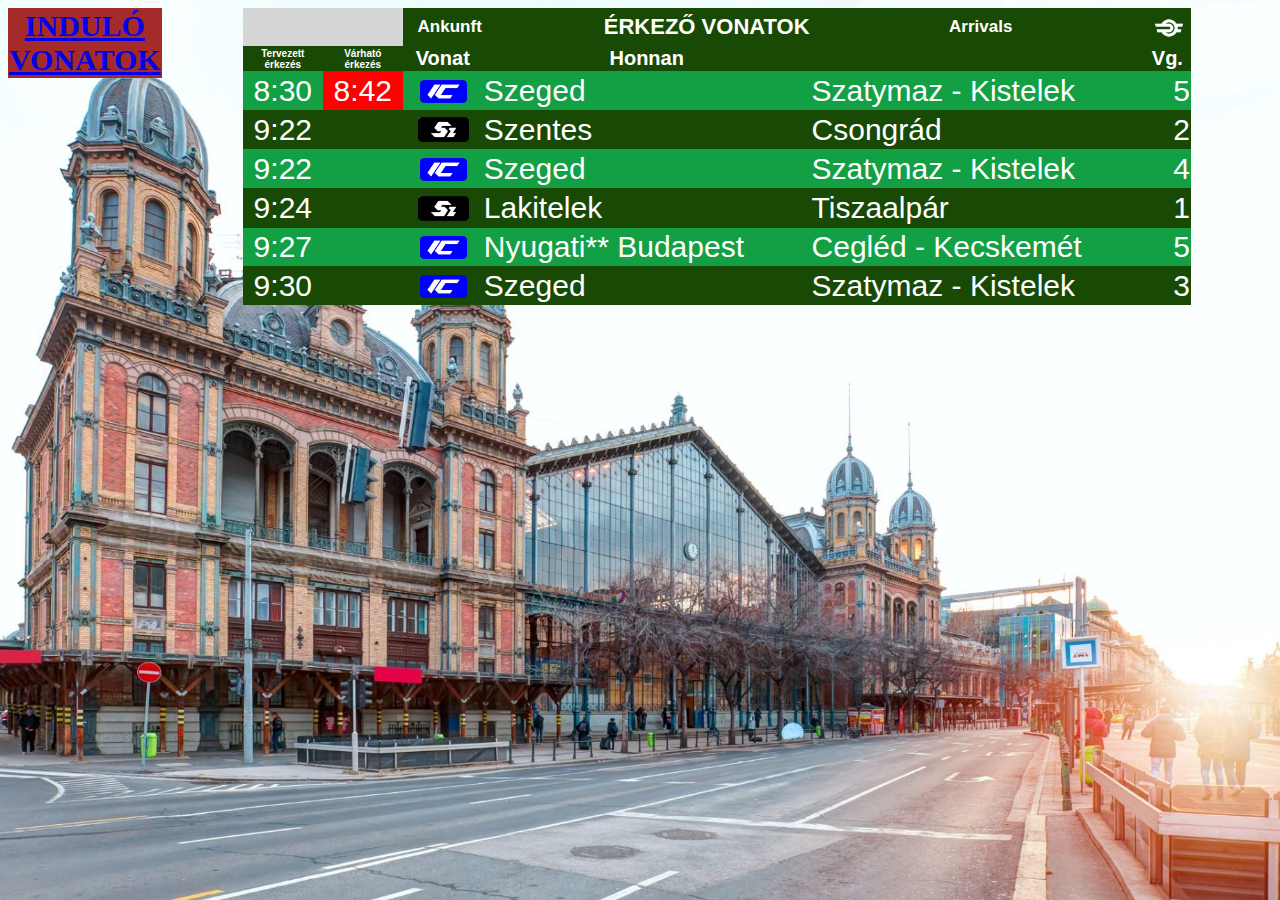
==== index.html @ 5cc960d0 "javascript and images added" ====
<!DOCTYPE html>
<html lang="hu">
<head>
    <meta charset="UTF-8">
    <meta name="viewport" content="widtd=device-width, initial-scale=1.0">
    <title>MÁV utastájékoztató</title>
    <link rel="stylesheet" href="styles.css">
    <script src="script.js"></script>
</head>
<table style="background-color: brown; float: left; width: 10%; font-family: cursive;">
    <tr>
        <th>
            <a href="indulo_vonatok.html">INDULÓ<br>VONATOK</a>
        </th>
    </tr>
</table>
<body>
    <table align="center"   tr {
    border-bottom: 1px solid;
  }>
        <colgroup>
        <col span="2" style="width: 80px;">
        <col span="1" style="width: 80px;">
        <col span="2">
        <col span="1" style="width: 40px;">
        </colgroup>
        <tr id="elsosor">
            <th colspan="2" style="background-color: rgb(214, 214, 214);" id="ido"><div id="clock"></div></th>
            <td id="ankunft" align="right">
                <strong>Ankunft</strong>
            </td>
            <td id="erkezovonatok" align="right">
                <strong>ÉRKEZŐ VONATOK</strong>
            </td>
            <td id="arrivals" align="center">
                <strong>Arrivals</strong>
             </td> 
            <td id="logo">
            <img src="mavlogo.png" width="90%" alt="máv logo" align="center">
        </td>
        </tr> 
        <tr style="font-size: 20px;" align="center">
            <th id="tervezett">Tervezett<br>érkezés</th>
            <th id="varhato">Várható<br>érkezés</th>
            <th>Vonat</th>
            <th>Honnan</th>
            <th></th>
            <th align="left">Vg.</th>
        </tr>
    <tr>            
        <td align="center">8:30</td>
        <td id="keses" align="center">8:42</td>
        <td><img src="intercity.png" alt="IC" width="60%" style="vertical-align: middle;margin: 6px 16px;"></td>
        <td>Szeged</td>
        <td>Szatymaz - Kistelek</td>
        <td align="right">5</td>
    </tr>
    <tr>
        <td align="center">9:22</td>
        <td></td>
        <td><img src="szemelyvonat.png" alt="SZ" width="65%" style="vertical-align: middle;margin: 6px 14px"></td>
        <td>Szentes</td>
        <td>Csongrád</td>
        <td align="right">2</td>
    </tr>
    <tr>
        <td align="center">9:22</td>
        <th></td>
        <td><img src="intercity.png" alt="IC" width="60%" style="vertical-align: middle;margin: 6px 16px;"></td>
        <td>Szeged</td>
        <td>Szatymaz - Kistelek</td>
        <td align="right">4</td>
    </tr>
    <tr>
        <td align="center">9:24</td>
        <td></td>
        <td><img src="szemelyvonat.png" alt="SZ" width="65%" style="vertical-align: middle;margin: 6px 14px"></td>
        <td>Lakitelek</td>
        <td>Tiszaalpár</td>
        <td align="right">1</td>
    </tr>
    <tr>
        <td align="center">9:27</td>
        <td></td>
        <td><img src="intercity.png" alt="IC" width="60%" style="vertical-align: middle;margin: 6px 16px;"></td>
        <td>Nyugati** Budapest</td>
        <td>Cegléd - Kecskemét</td>
        <td align="right">5</td>
    </tr>
    <tr>
        <td align="center">9:30</td>
        <td></td>
        <td><img src="intercity.png" alt="IC" width="60%" style="vertical-align: middle;margin: 6px 16px;"></td>
        <td>Szeged</td>
        <td>Szatymaz - Kistelek</td>
        <td align="right">3</td>
    </tr>    
    </table> 
    <a href="indulo_vonatok.html">
</body>
</html>
---- styles.css ----
table {
  float: ;
    width: 75%;
    background-color: #13a044;/*háttérszín*/
    color: rgb(255, 255, 255); /*betűszín*/
    font-family: 'Arial'; /*betűtípus*/
    font-size: 30px;
}
tr:nth-child(even) {
    background-color: #184a05;/*hatter*/
  }
  #ido{
    font-size: 22px; /*ido*/
    color:#0f490f
  }
  #ankunft{
    font-size: 17px;
    background-color: #184a05;
  }
  #arrivals{
    font-size: 17px;
    background-color: #184a05;
  }
  #erkezovonatok{
    font-size: 22px;
    background-color: #184a05;
  }
  #logo {
    background-color: #184a05;
  }
  style {
    border-bottom:#0f490f
  }
  table {
    border-collapse: collapse;  border-spacing: 0;
  }
  #varhato {
    font-size: 50%;
  }
  #tervezett {
    font-size: 50%;
  }
  #elsosor {
    height: auto;
  }
  #keses {
    background-color: #ff0000;
  }
  body{
    background-image: url(hatter3.jpg);
    background-repeat: no-repeat;
    background-size: cover;
    background-attachment: fixed;
    background-position: 90% 90%;
  }
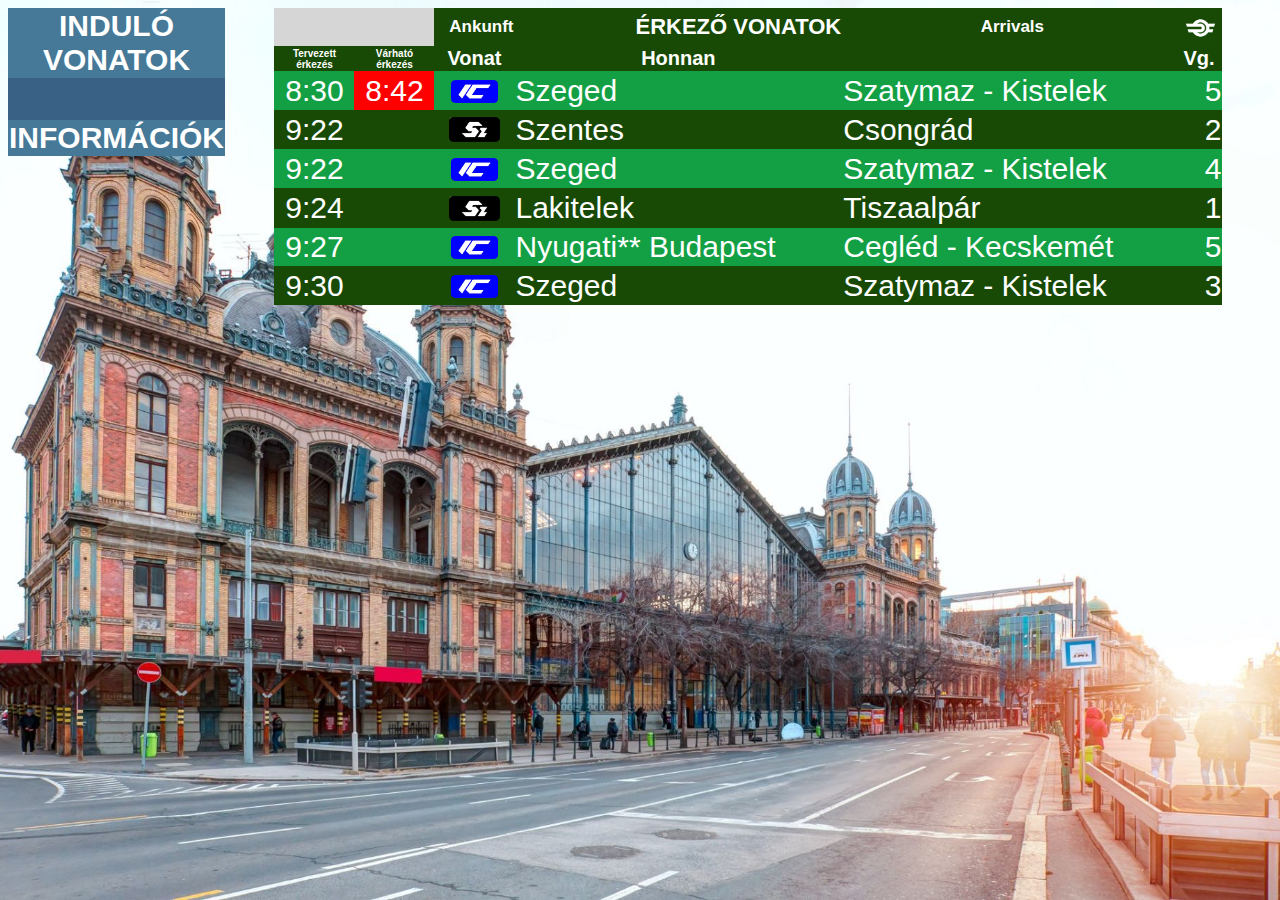
==== commit e82b84fa: "hopefully fully finished product" ====
--- a/index.html
+++ b/index.html
@@ -3,21 +3,28 @@
 <head>
     <meta charset="UTF-8">
     <meta name="viewport" content="widtd=device-width, initial-scale=1.0">
-    <title>MÁV utastájékoztató</title>
+    <title>MÁV ÉRKEZŐ VONATOK</title>
     <link rel="stylesheet" href="styles.css">
     <script src="script.js"></script>
 </head>
-<table style="background-color: brown; float: left; width: 10%; font-family: cursive;">
+<table style="background-color: rgb(69, 121, 151); float: left; width: 9%; font-family: cursive;">
     <tr>
         <th>
-            <a href="indulo_vonatok.html">INDULÓ<br>VONATOK</a>
+            <a href="indulo_vonatok.html" style="color: white; font-family: Arial; text-decoration: none;">INDULÓ VONATOK</a>
+        </th>
+    </tr>
+    <tr>
+        <th style="height: 40px; background-color: rgb(57, 97, 133);"></th>
+    </tr>
+    <tr>
+        <th>
+            <a href="Információk.html" style="background-color: rgb(69, 121, 151); color: white; font-family: Arial; text-decoration: none; float: left; width: 10%;">INFORMÁCIÓK</a>
         </th>
     </tr>
 </table>
 <body>
     <table align="center"   tr {
-    border-bottom: 1px solid;
-  }>
+    border-bottom: 1px solid;}>
         <colgroup>
         <col span="2" style="width: 80px;">
         <col span="1" style="width: 80px;">
--- a/styles.css
+++ b/styles.css
@@ -1,17 +1,16 @@
 table {
-  float: ;
     width: 75%;
-    background-color: #13a044;/*háttérszín*/
+    background-color: rgb(19, 160, 68);/*háttérszín*/
     color: rgb(255, 255, 255); /*betűszín*/
     font-family: 'Arial'; /*betűtípus*/
     font-size: 30px;
 }
 tr:nth-child(even) {
-    background-color: #184a05;/*hatter*/
+    background-color: rgb(24, 74, 5);/*hatter*/
   }
   #ido{
     font-size: 22px; /*ido*/
-    color:#0f490f
+    color:rgb(15, 73, 15)
   }
   #ankunft{
     font-size: 17px;
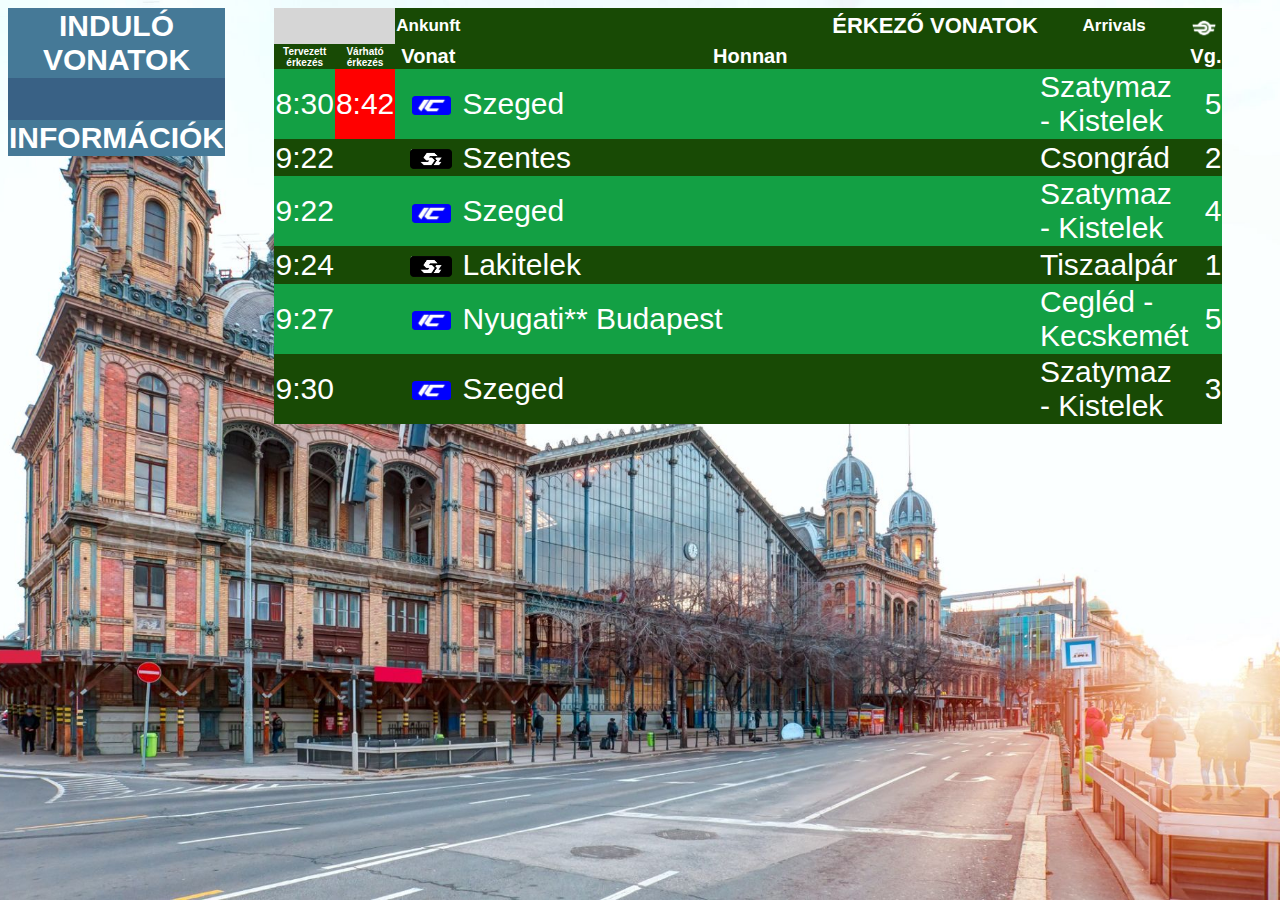
==== commit ffedc6f4: "vmi" ====
--- a/index.html
+++ b/index.html
@@ -90,7 +90,7 @@
         <td align="center">9:27</td>
         <td></td>
         <td><img src="intercity.png" alt="IC" width="60%" style="vertical-align: middle;margin: 6px 16px;"></td>
-        <td>Nyugati** Budapest</td>
+        <td class="slide-right">Nyugati** Budapest</td>
         <td>Cegléd - Kecskemét</td>
         <td align="right">5</td>
     </tr>
--- a/styles.css
+++ b/styles.css
@@ -51,4 +51,15 @@
     background-size: cover;
     background-attachment: fixed;
     background-position: 90% 90%;
-  }+  }
+
+  .slide-right{
+    width:100%;
+    overflow:hidden;
+  }
+
+  .slide-right p {
+    animation: 10s slide-right;
+  }
+
+  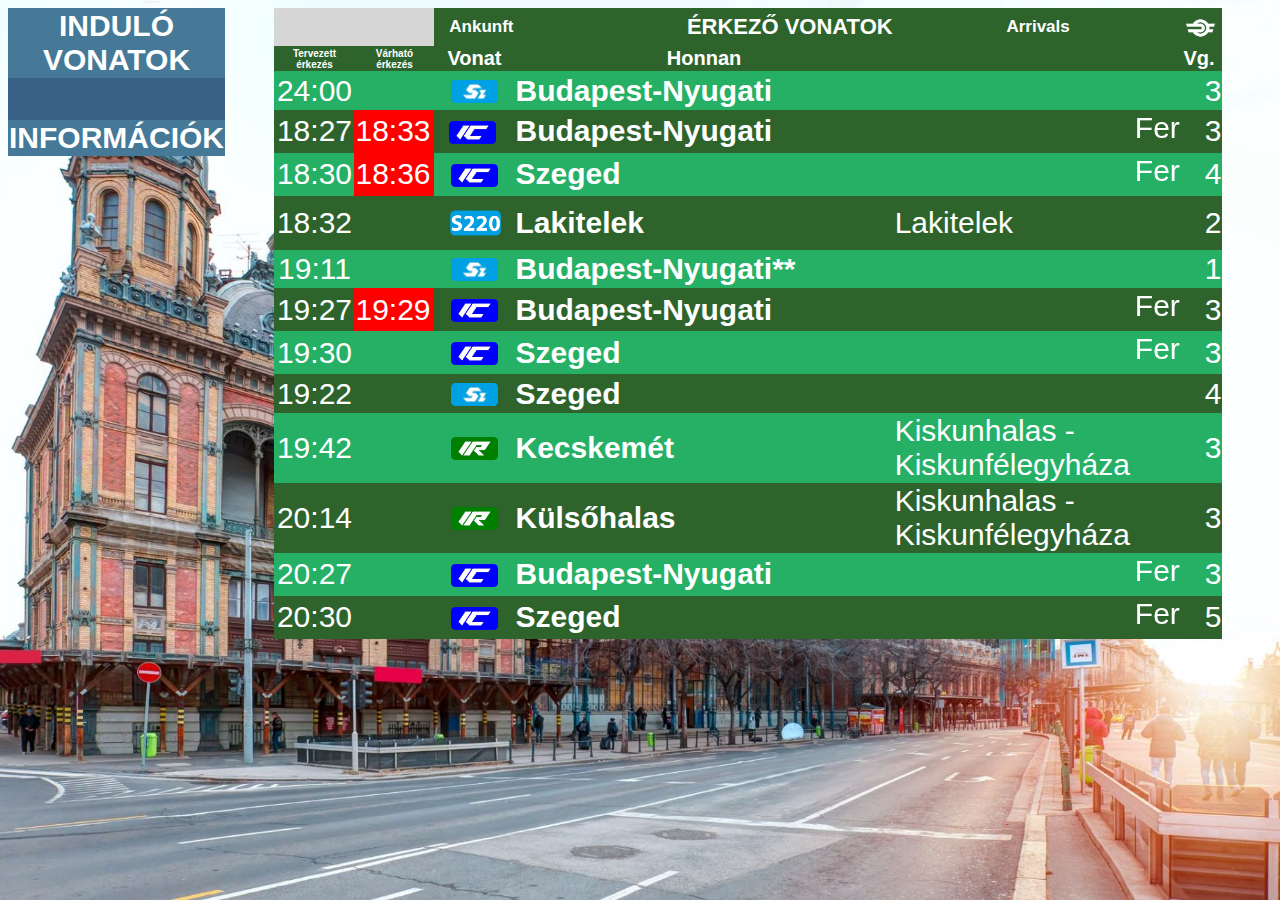
==== commit 77590f63: "everything is ok i guess" ====
--- a/index.html
+++ b/index.html
@@ -55,53 +55,101 @@
             <th align="left">Vg.</th>
         </tr>
     <tr>            
-        <td align="center">8:30</td>
-        <td id="keses" align="center">8:42</td>
-        <td><img src="intercity.png" alt="IC" width="60%" style="vertical-align: middle;margin: 6px 16px;"></td>
-        <td>Szeged</td>
-        <td>Szatymaz - Kistelek</td>
-        <td align="right">5</td>
+        <td align="center">24:00</td>
+        <td align="center"></td>
+        <td><img src="szemelyvonat.png" alt="SZ" width="60%" style="vertical-align: middle;margin: 6px 16px;"></td>
+        <th align="left">Budapest-Nyugati</th>
+        <td></td>
+        <td align="right">3</td>
     </tr>
     <tr>
-        <td align="center">9:22</td>
+        <td align="center">18:27</td>
+        <td id="keses">18:33</td>
+        <td><img src="intercity.png" alt="IC" width="60%" style="vertical-align: middle;margin: 6px 14px"></td>
+        <th align="left">Budapest-Nyugati</th>
+        <td><marquee direction="scroll">Ferihegy - Cegléd - Kecskemét - Kiskunfélegyháza**</marquee></td>
+        <td align="right">3</td>
+    </tr>
+    <tr>
+        <td align="center">18:30</td>
+        <td id="keses">18:36</td>
+        <td><img src="intercity.png" alt="IC" width="60%" style="vertical-align: middle;margin: 6px 16px;"></td>
+        <th align="left">Szeged</th>
+        <td><marquee direction="scroll">Ferihegy - Cegléd - Kecskemét - Kiskunfélegyháza**</marquee></td>
+        <td align="right">4</td>
+    </tr>
+    <tr>
+        <td align="center">18:32</td>
         <td></td>
-        <td><img src="szemelyvonat.png" alt="SZ" width="65%" style="vertical-align: middle;margin: 6px 14px"></td>
-        <td>Szentes</td>
-        <td>Csongrád</td>
+        <td><img src="s220.png" alt="s220" width="85%" style="vertical-align: middle;margin: 1px 7px"></td>
+        <th align="left">Lakitelek</th>
+        <td>Lakitelek</td>
         <td align="right">2</td>
     </tr>
     <tr>
-        <td align="center">9:22</td>
-        <th></td>
-        <td><img src="intercity.png" alt="IC" width="60%" style="vertical-align: middle;margin: 6px 16px;"></td>
-        <td>Szeged</td>
-        <td>Szatymaz - Kistelek</td>
-        <td align="right">4</td>
-    </tr>
-    <tr>
-        <td align="center">9:24</td>
+        <td align="center">19:11</td>
         <td></td>
-        <td><img src="szemelyvonat.png" alt="SZ" width="65%" style="vertical-align: middle;margin: 6px 14px"></td>
-        <td>Lakitelek</td>
-        <td>Tiszaalpár</td>
+        <td><img src="szemelyvonat.png" alt="SZ" width="60%" style="vertical-align: middle;margin: 6px 16px;"></td>
+        <th align="left" style="width: 40%;">Budapest-Nyugati**</th>
+        <td></td>
         <td align="right">1</td>
     </tr>
     <tr>
-        <td align="center">9:27</td>
+        <td align="center">19:27</td>
+        <td id="keses">19:29</td>
+        <td><img src="intercity.png" alt="IC" width="60%" style="vertical-align: middle;margin: 6px 16px;"></td>
+        <th align="left">Budapest-Nyugati</th>
+        <td><marquee direction="scroll">Ferihegy - Cegléd - Kecskemét - Kiskunfélegyháza**</marquee></td>
+        <td align="right">3</td>
+    </tr>   
+    <tr>
+        <td align="center">19:30</td>
         <td></td>
         <td><img src="intercity.png" alt="IC" width="60%" style="vertical-align: middle;margin: 6px 16px;"></td>
-        <td class="slide-right">Nyugati** Budapest</td>
-        <td>Cegléd - Kecskemét</td>
-        <td align="right">5</td>
-    </tr>
+        <th align="left">Szeged</th>
+        <td><marquee direction="scroll">Ferihegy - Cegléd - Kecskemét - Kiskunfélegyháza**</marquee></td>
+        <td align="right">3</td>
+    </tr>  
     <tr>
-        <td align="center">9:30</td>
+        <td align="center">19:22</td>
+        <td></td>
+        <td><img src="szemelyvonat.png" alt="SZ" width="60%" style="vertical-align: middle;margin: 6px 16px;"></td>
+        <th align="left">Szeged</th>
+        <td></td>
+        <td align="right">4</td>
+    </tr>   
+    <tr>
+        <td align="center">19:42</td>
+        <td></td>
+        <td><img src="interregio.png" alt="IR" width="60%" style="vertical-align: middle;margin: 6px 16px;"></td>
+        <th align="left">Kecskemét</th>
+        <td>Kiskunhalas - Kiskunfélegyháza</td>
+        <td align="right">3</td>
+    </tr>  
+    <tr>
+        <td align="center">20:14</td>
+        <td></td>
+        <td><img src="interregio.png" alt="IR" width="60%" style="vertical-align: middle;margin: 6px 16px;"></td>
+        <th align="left">Külsőhalas</th>
+        <td>Kiskunhalas - Kiskunfélegyháza</td>
+        <td align="right">3</td>
+    </tr>   
+    <tr>
+        <td align="center">20:27</td>
         <td></td>
         <td><img src="intercity.png" alt="IC" width="60%" style="vertical-align: middle;margin: 6px 16px;"></td>
-        <td>Szeged</td>
-        <td>Szatymaz - Kistelek</td>
+        <th align="left">Budapest-Nyugati</th>
+        <td><marquee direction="scroll">Ferihegy - Cegléd - Kecskemét - Kiskunfélegyháza**</marquee></td>
         <td align="right">3</td>
-    </tr>    
+    </tr>   
+    <tr>
+        <td align="center">20:30</td>
+        <td></td>
+        <td><img src="intercity.png" alt="IC" width="60%" style="vertical-align: middle;margin: 6px 16px;"></td>
+        <th align="left">Szeged</th>
+        <td><marquee direction="scroll">Ferihegy - Cegléd - Kecskemét - Kiskunfélegyháza**</marquee></td>
+        <td align="right">5</td>
+    </tr>   
     </table> 
     <a href="indulo_vonatok.html">
 </body>
--- a/styles.css
+++ b/styles.css
@@ -1,34 +1,36 @@
 table {
+    position: sticky;
+    overflow-y: auto;
     width: 75%;
-    background-color: rgb(19, 160, 68);/*háttérszín*/
+    background-color: rgb(38, 176, 101);/*háttérszín*/
     color: rgb(255, 255, 255); /*betűszín*/
     font-family: 'Arial'; /*betűtípus*/
     font-size: 30px;
 }
 tr:nth-child(even) {
-    background-color: rgb(24, 74, 5);/*hatter*/
+    background-color: rgb(46, 100, 44);/*hatter*/
   }
   #ido{
     font-size: 22px; /*ido*/
-    color:rgb(15, 73, 15)
+    color:rgb(46, 100, 44)
   }
   #ankunft{
     font-size: 17px;
-    background-color: #184a05;
+    background-color: rgb(46, 100, 44);
   }
   #arrivals{
     font-size: 17px;
-    background-color: #184a05;
+    background-color: rgb(46, 100, 44);
   }
   #erkezovonatok{
     font-size: 22px;
-    background-color: #184a05;
+    background-color: rgb(46, 100, 44);
   }
   #logo {
-    background-color: #184a05;
+    background-color: rgb(46, 100, 44);
   }
   style {
-    border-bottom:#0f490f
+    border-bottom:rgb(46, 100, 44)
   }
   table {
     border-collapse: collapse;  border-spacing: 0;
@@ -43,7 +45,7 @@
     height: auto;
   }
   #keses {
-    background-color: #ff0000;
+    background-color: rgb(255, 0, 0);
   }
   body{
     background-image: url(hatter3.jpg);
@@ -52,14 +54,11 @@
     background-attachment: fixed;
     background-position: 90% 90%;
   }
-
-  .slide-right{
-    width:100%;
-    overflow:hidden;
-  }
-
-  .slide-right p {
-    animation: 10s slide-right;
-  }
-
-  +thead th {
+    position: sticky;
+    top: 0;
+    z-index: 1;
+}
+.table-container {
+  overflow-y: auto;
+}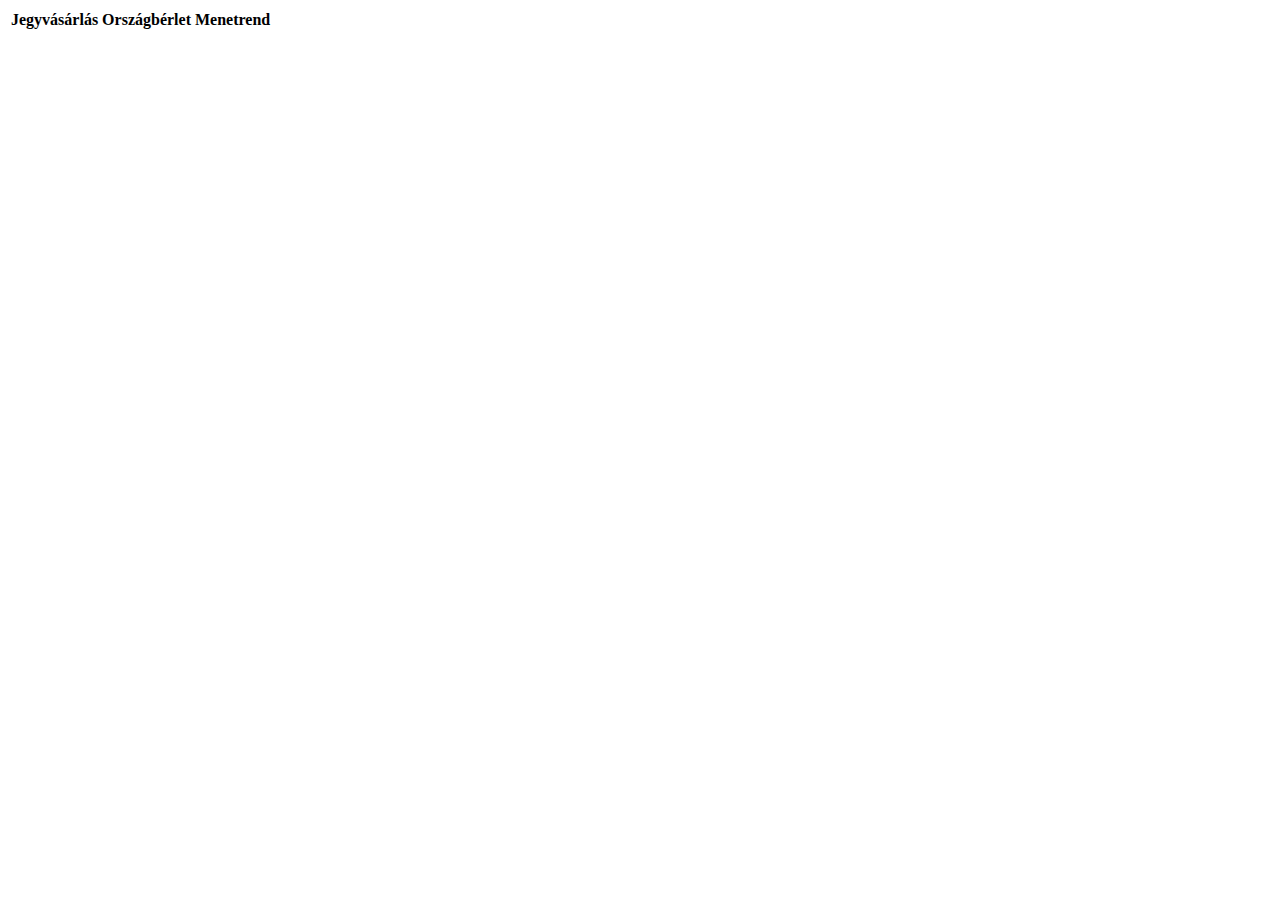
==== commit e5e61b3f: "creating js code" ====
--- a/index.html
+++ b/index.html
@@ -2,155 +2,16 @@
 <html lang="hu">
 <head>
     <meta charset="UTF-8">
-    <meta name="viewport" content="widtd=device-width, initial-scale=1.0">
-    <title>MÁV ÉRKEZŐ VONATOK</title>
-    <link rel="stylesheet" href="styles.css">
-    <script src="script.js"></script>
+    <meta name="viewport" content="width=device-width, initial-scale=1.0">
+    <title>Úticél keresés</title>
 </head>
-<table style="background-color: rgb(69, 121, 151); float: left; width: 9%; font-family: cursive;">
-    <tr>
-        <th>
-            <a href="indulo_vonatok.html" style="color: white; font-family: Arial; text-decoration: none;">INDULÓ VONATOK</a>
-        </th>
-    </tr>
-    <tr>
-        <th style="height: 40px; background-color: rgb(57, 97, 133);"></th>
-    </tr>
-    <tr>
-        <th>
-            <a href="Információk.html" style="background-color: rgb(69, 121, 151); color: white; font-family: Arial; text-decoration: none; float: left; width: 10%;">INFORMÁCIÓK</a>
-        </th>
-    </tr>
-</table>
 <body>
-    <table align="center"   tr {
-    border-bottom: 1px solid;}>
-        <colgroup>
-        <col span="2" style="width: 80px;">
-        <col span="1" style="width: 80px;">
-        <col span="2">
-        <col span="1" style="width: 40px;">
-        </colgroup>
-        <tr id="elsosor">
-            <th colspan="2" style="background-color: rgb(214, 214, 214);" id="ido"><div id="clock"></div></th>
-            <td id="ankunft" align="right">
-                <strong>Ankunft</strong>
-            </td>
-            <td id="erkezovonatok" align="right">
-                <strong>ÉRKEZŐ VONATOK</strong>
-            </td>
-            <td id="arrivals" align="center">
-                <strong>Arrivals</strong>
-             </td> 
-            <td id="logo">
-            <img src="mavlogo.png" width="90%" alt="máv logo" align="center">
-        </td>
-        </tr> 
-        <tr style="font-size: 20px;" align="center">
-            <th id="tervezett">Tervezett<br>érkezés</th>
-            <th id="varhato">Várható<br>érkezés</th>
-            <th>Vonat</th>
-            <th>Honnan</th>
-            <th></th>
-            <th align="left">Vg.</th>
-        </tr>
-    <tr>            
-        <td align="center">24:00</td>
-        <td align="center"></td>
-        <td><img src="szemelyvonat.png" alt="SZ" width="60%" style="vertical-align: middle;margin: 6px 16px;"></td>
-        <th align="left">Budapest-Nyugati</th>
-        <td></td>
-        <td align="right">3</td>
-    </tr>
-    <tr>
-        <td align="center">18:27</td>
-        <td id="keses">18:33</td>
-        <td><img src="intercity.png" alt="IC" width="60%" style="vertical-align: middle;margin: 6px 14px"></td>
-        <th align="left">Budapest-Nyugati</th>
-        <td><marquee direction="scroll">Ferihegy - Cegléd - Kecskemét - Kiskunfélegyháza**</marquee></td>
-        <td align="right">3</td>
-    </tr>
-    <tr>
-        <td align="center">18:30</td>
-        <td id="keses">18:36</td>
-        <td><img src="intercity.png" alt="IC" width="60%" style="vertical-align: middle;margin: 6px 16px;"></td>
-        <th align="left">Szeged</th>
-        <td><marquee direction="scroll">Ferihegy - Cegléd - Kecskemét - Kiskunfélegyháza**</marquee></td>
-        <td align="right">4</td>
-    </tr>
-    <tr>
-        <td align="center">18:32</td>
-        <td></td>
-        <td><img src="s220.png" alt="s220" width="85%" style="vertical-align: middle;margin: 1px 7px"></td>
-        <th align="left">Lakitelek</th>
-        <td>Lakitelek</td>
-        <td align="right">2</td>
-    </tr>
-    <tr>
-        <td align="center">19:11</td>
-        <td></td>
-        <td><img src="szemelyvonat.png" alt="SZ" width="60%" style="vertical-align: middle;margin: 6px 16px;"></td>
-        <th align="left" style="width: 40%;">Budapest-Nyugati**</th>
-        <td></td>
-        <td align="right">1</td>
-    </tr>
-    <tr>
-        <td align="center">19:27</td>
-        <td id="keses">19:29</td>
-        <td><img src="intercity.png" alt="IC" width="60%" style="vertical-align: middle;margin: 6px 16px;"></td>
-        <th align="left">Budapest-Nyugati</th>
-        <td><marquee direction="scroll">Ferihegy - Cegléd - Kecskemét - Kiskunfélegyháza**</marquee></td>
-        <td align="right">3</td>
-    </tr>   
-    <tr>
-        <td align="center">19:30</td>
-        <td></td>
-        <td><img src="intercity.png" alt="IC" width="60%" style="vertical-align: middle;margin: 6px 16px;"></td>
-        <th align="left">Szeged</th>
-        <td><marquee direction="scroll">Ferihegy - Cegléd - Kecskemét - Kiskunfélegyháza**</marquee></td>
-        <td align="right">3</td>
-    </tr>  
-    <tr>
-        <td align="center">19:22</td>
-        <td></td>
-        <td><img src="szemelyvonat.png" alt="SZ" width="60%" style="vertical-align: middle;margin: 6px 16px;"></td>
-        <th align="left">Szeged</th>
-        <td></td>
-        <td align="right">4</td>
-    </tr>   
-    <tr>
-        <td align="center">19:42</td>
-        <td></td>
-        <td><img src="interregio.png" alt="IR" width="60%" style="vertical-align: middle;margin: 6px 16px;"></td>
-        <th align="left">Kecskemét</th>
-        <td>Kiskunhalas - Kiskunfélegyháza</td>
-        <td align="right">3</td>
-    </tr>  
-    <tr>
-        <td align="center">20:14</td>
-        <td></td>
-        <td><img src="interregio.png" alt="IR" width="60%" style="vertical-align: middle;margin: 6px 16px;"></td>
-        <th align="left">Külsőhalas</th>
-        <td>Kiskunhalas - Kiskunfélegyháza</td>
-        <td align="right">3</td>
-    </tr>   
-    <tr>
-        <td align="center">20:27</td>
-        <td></td>
-        <td><img src="intercity.png" alt="IC" width="60%" style="vertical-align: middle;margin: 6px 16px;"></td>
-        <th align="left">Budapest-Nyugati</th>
-        <td><marquee direction="scroll">Ferihegy - Cegléd - Kecskemét - Kiskunfélegyháza**</marquee></td>
-        <td align="right">3</td>
-    </tr>   
-    <tr>
-        <td align="center">20:30</td>
-        <td></td>
-        <td><img src="intercity.png" alt="IC" width="60%" style="vertical-align: middle;margin: 6px 16px;"></td>
-        <th align="left">Szeged</th>
-        <td><marquee direction="scroll">Ferihegy - Cegléd - Kecskemét - Kiskunfélegyháza**</marquee></td>
-        <td align="right">5</td>
-    </tr>   
-    </table> 
-    <a href="indulo_vonatok.html">
+    <thead>
+        <table>
+            <th>Jegyvásárlás</th>
+            <th>Országbérlet</th>
+            <th>Menetrend</th>
+        </table>
+    </thead>
 </body>
 </html>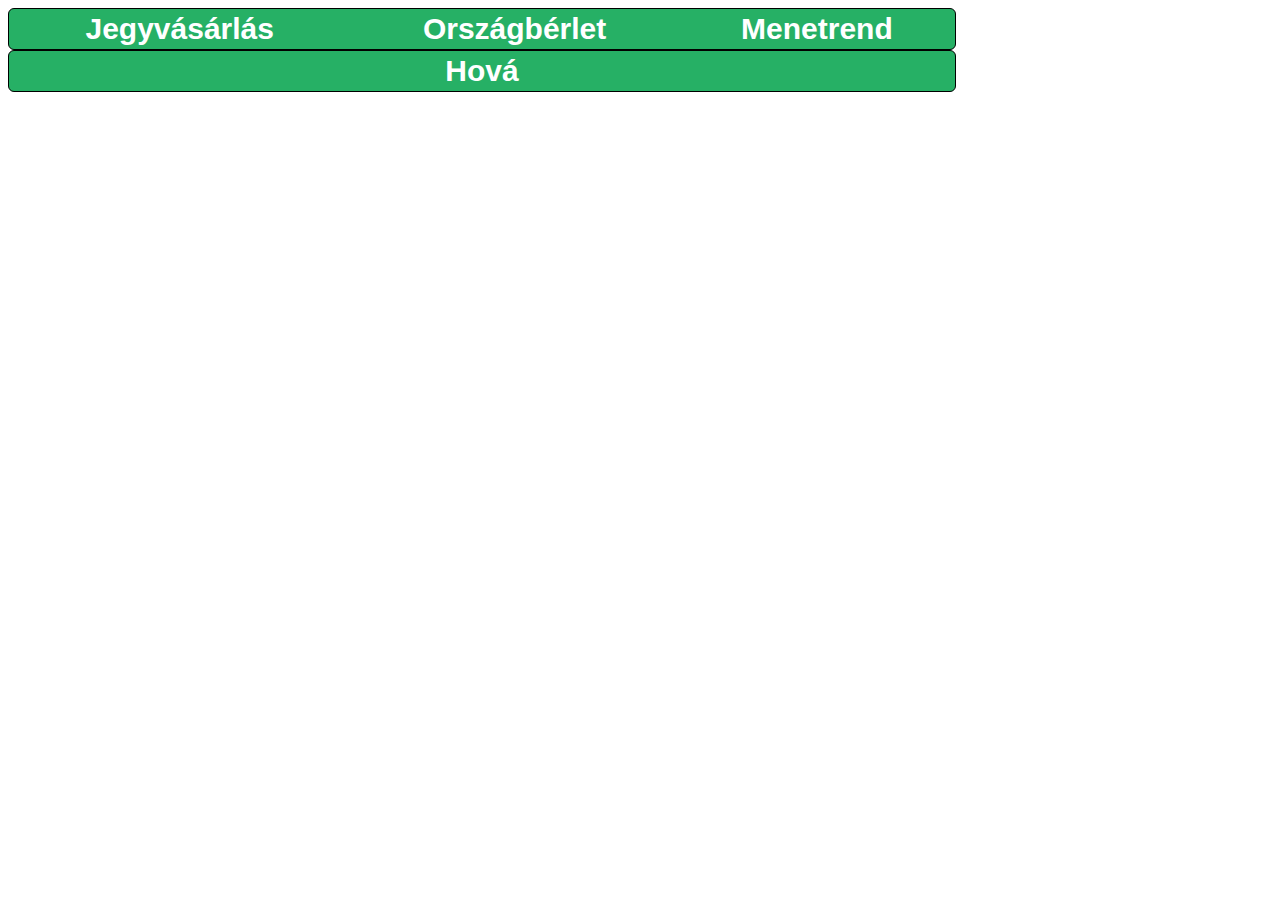
==== commit 5f5d2f73: "h" ====
--- a/index.html
+++ b/index.html
@@ -4,6 +4,7 @@
     <meta charset="UTF-8">
     <meta name="viewport" content="width=device-width, initial-scale=1.0">
     <title>Úticél keresés</title>
+    <link rel="stylesheet" href="indexcss.css">
 </head>
 <body>
     <thead>
@@ -12,6 +13,9 @@
             <th>Országbérlet</th>
             <th>Menetrend</th>
         </table>
+        <table>
+            <th rowspan="3">Hová</th>
+        </table>
     </thead>
 </body>
 </html>--- a/indexcss.css
+++ b/indexcss.css
@@ -0,0 +1,15 @@
+table {
+    position: sticky;
+    overflow-y: auto;
+    width: 75%;
+    background-color: rgb(38, 176, 101);/*háttérszín*/
+    color: rgb(255, 255, 255); /*betűszín*/
+    font-family: 'Arial'; /*betűtípus*/
+    font-size: 30px;
+    border-collapse:separate;
+    border:solid black 1px;
+    border-radius:6px;
+}
+td:first-child, th:first-child {
+    border-left: none;
+}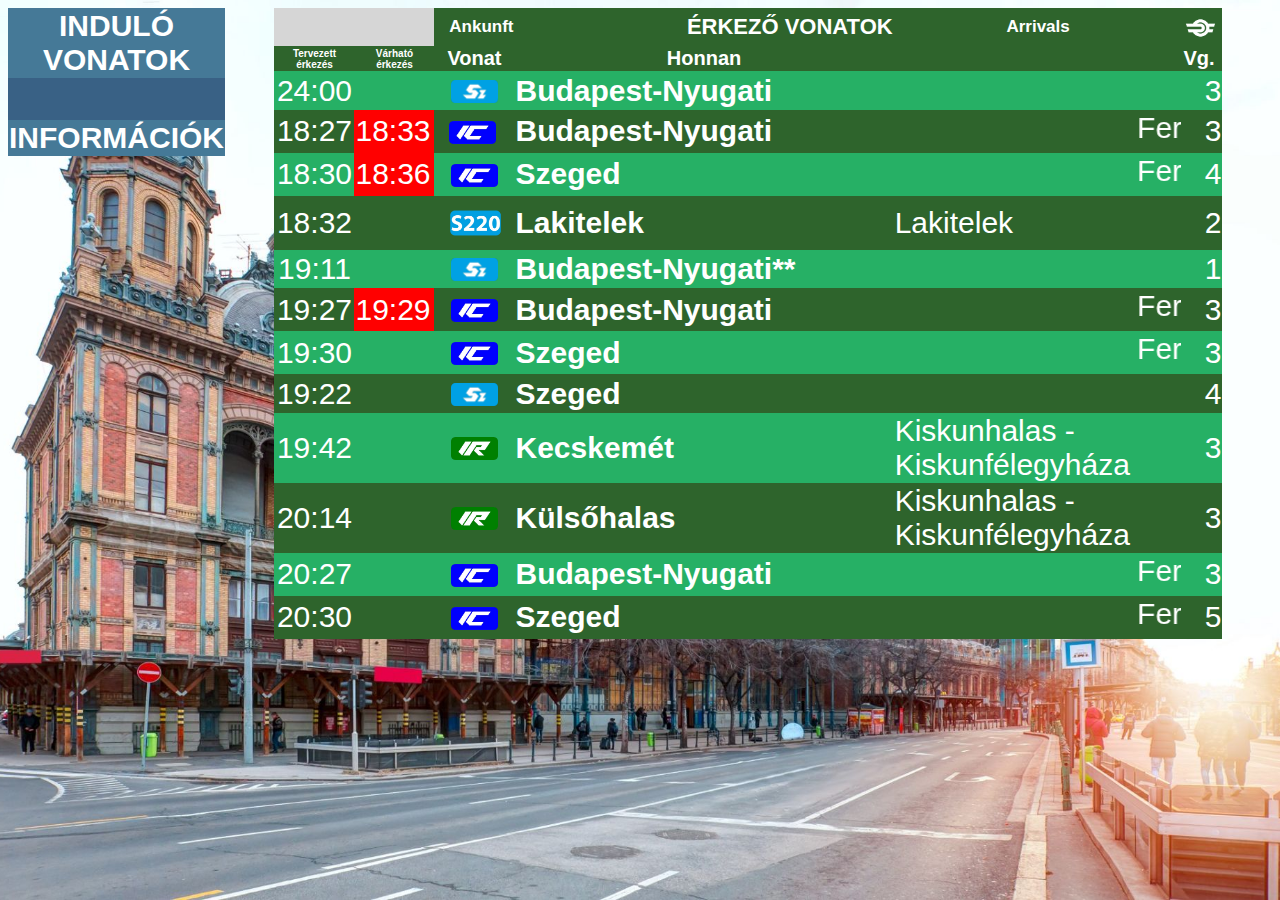
==== commit 9dc03602: "dcgn" ====
--- a/index.html
+++ b/index.html
@@ -2,20 +2,155 @@
 <html lang="hu">
 <head>
     <meta charset="UTF-8">
-    <meta name="viewport" content="width=device-width, initial-scale=1.0">
-    <title>Úticél keresés</title>
-    <link rel="stylesheet" href="indexcss.css">
+    <meta name="viewport" content="widtd=device-width, initial-scale=1.0">
+    <title>MÁV ÉRKEZŐ VONATOK</title>
+    <link rel="stylesheet" href="styles.css">
+    <script src="script.js"></script>
 </head>
+<table style="background-color: rgb(69, 121, 151); float: left; width: 9%; font-family: cursive;">
+    <tr>
+        <th>
+            <a href="indulo_vonatok.html" style="color: white; font-family: Arial; text-decoration: none;">INDULÓ VONATOK</a>
+        </th>
+    </tr>
+    <tr>
+        <th style="height: 40px; background-color: rgb(57, 97, 133);"></th>
+    </tr>
+    <tr>
+        <th>
+            <a href="Információk.html" style="background-color: rgb(69, 121, 151); color: white; font-family: Arial; text-decoration: none; float: left; width: 10%;">INFORMÁCIÓK</a>
+        </th>
+    </tr>
+</table>
 <body>
-    <thead>
-        <table>
-            <th>Jegyvásárlás</th>
-            <th>Országbérlet</th>
-            <th>Menetrend</th>
-        </table>
-        <table>
-            <th rowspan="3">Hová</th>
-        </table>
-    </thead>
+    <table align="center"   tr {
+    border-bottom: 1px solid;}>
+        <colgroup>
+        <col span="2" style="width: 80px;">
+        <col span="1" style="width: 80px;">
+        <col span="2">
+        <col span="1" style="width: 40px;">
+        </colgroup>
+        <tr id="elsosor">
+            <th colspan="2" style="background-color: rgb(214, 214, 214);" id="ido"><div id="clock"></div></th>
+            <td id="ankunft" align="right">
+                <strong>Ankunft</strong>
+            </td>
+            <td id="erkezovonatok" align="right">
+                <strong>ÉRKEZŐ VONATOK</strong>
+            </td>
+            <td id="arrivals" align="center">
+                <strong>Arrivals</strong>
+             </td> 
+            <td id="logo">
+            <img src="mavlogo.png" width="90%" alt="máv logo" align="center">
+        </td>
+        </tr> 
+        <tr style="font-size: 20px;" align="center">
+            <th id="tervezett">Tervezett<br>érkezés</th>
+            <th id="varhato">Várható<br>érkezés</th>
+            <th>Vonat</th>
+            <th>Honnan</th>
+            <th></th>
+            <th align="left">Vg.</th>
+        </tr>
+    <tr>            
+        <td align="center">24:00</td>
+        <td align="center"></td>
+        <td><img src="szemelyvonat.png" alt="SZ" width="60%" style="vertical-align: middle;margin: 6px 16px;"></td>
+        <th align="left">Budapest-Nyugati</th>
+        <td></td>
+        <td align="right">3</td>
+    </tr>
+    <tr>
+        <td align="center">18:27</td>
+        <td id="keses">18:33</td>
+        <td><img src="intercity.png" alt="IC" width="60%" style="vertical-align: middle;margin: 6px 14px"></td>
+        <th align="left">Budapest-Nyugati</th>
+        <td><marquee direction="scroll">Ferihegy - Cegléd - Kecskemét - Kiskunfélegyháza**</marquee></td>
+        <td align="right">3</td>
+    </tr>
+    <tr>
+        <td align="center">18:30</td>
+        <td id="keses">18:36</td>
+        <td><img src="intercity.png" alt="IC" width="60%" style="vertical-align: middle;margin: 6px 16px;"></td>
+        <th align="left">Szeged</th>
+        <td><marquee direction="scroll">Ferihegy - Cegléd - Kecskemét - Kiskunfélegyháza**</marquee></td>
+        <td align="right">4</td>
+    </tr>
+    <tr>
+        <td align="center">18:32</td>
+        <td></td>
+        <td><img src="s220.png" alt="s220" width="85%" style="vertical-align: middle;margin: 1px 7px"></td>
+        <th align="left">Lakitelek</th>
+        <td>Lakitelek</td>
+        <td align="right">2</td>
+    </tr>
+    <tr>
+        <td align="center">19:11</td>
+        <td></td>
+        <td><img src="szemelyvonat.png" alt="SZ" width="60%" style="vertical-align: middle;margin: 6px 16px;"></td>
+        <th align="left" style="width: 40%;">Budapest-Nyugati**</th>
+        <td></td>
+        <td align="right">1</td>
+    </tr>
+    <tr>
+        <td align="center">19:27</td>
+        <td id="keses">19:29</td>
+        <td><img src="intercity.png" alt="IC" width="60%" style="vertical-align: middle;margin: 6px 16px;"></td>
+        <th align="left">Budapest-Nyugati</th>
+        <td><marquee direction="scroll">Ferihegy - Cegléd - Kecskemét - Kiskunfélegyháza**</marquee></td>
+        <td align="right">3</td>
+    </tr>   
+    <tr>
+        <td align="center">19:30</td>
+        <td></td>
+        <td><img src="intercity.png" alt="IC" width="60%" style="vertical-align: middle;margin: 6px 16px;"></td>
+        <th align="left">Szeged</th>
+        <td><marquee direction="scroll">Ferihegy - Cegléd - Kecskemét - Kiskunfélegyháza**</marquee></td>
+        <td align="right">3</td>
+    </tr>  
+    <tr>
+        <td align="center">19:22</td>
+        <td></td>
+        <td><img src="szemelyvonat.png" alt="SZ" width="60%" style="vertical-align: middle;margin: 6px 16px;"></td>
+        <th align="left">Szeged</th>
+        <td></td>
+        <td align="right">4</td>
+    </tr>   
+    <tr>
+        <td align="center">19:42</td>
+        <td></td>
+        <td><img src="interregio.png" alt="IR" width="60%" style="vertical-align: middle;margin: 6px 16px;"></td>
+        <th align="left">Kecskemét</th>
+        <td>Kiskunhalas - Kiskunfélegyháza</td>
+        <td align="right">3</td>
+    </tr>  
+    <tr>
+        <td align="center">20:14</td>
+        <td></td>
+        <td><img src="interregio.png" alt="IR" width="60%" style="vertical-align: middle;margin: 6px 16px;"></td>
+        <th align="left">Külsőhalas</th>
+        <td>Kiskunhalas - Kiskunfélegyháza</td>
+        <td align="right">3</td>
+    </tr>   
+    <tr>
+        <td align="center">20:27</td>
+        <td></td>
+        <td><img src="intercity.png" alt="IC" width="60%" style="vertical-align: middle;margin: 6px 16px;"></td>
+        <th align="left">Budapest-Nyugati</th>
+        <td><marquee direction="scroll">Ferihegy - Cegléd - Kecskemét - Kiskunfélegyháza**</marquee></td>
+        <td align="right">3</td>
+    </tr>   
+    <tr>
+        <td align="center">20:30</td>
+        <td></td>
+        <td><img src="intercity.png" alt="IC" width="60%" style="vertical-align: middle;margin: 6px 16px;"></td>
+        <th align="left">Szeged</th>
+        <td><marquee direction="scroll">Ferihegy - Cegléd - Kecskemét - Kiskunfélegyháza**</marquee></td>
+        <td align="right">5</td>
+    </tr>   
+    </table> 
+    <a href="indulo_vonatok.html">
 </body>
 </html>--- a/styles.css
+++ b/styles.css
@@ -0,0 +1,64 @@
+table {
+    position: sticky;
+    overflow-y: auto;
+    width: 75%;
+    background-color: rgb(38, 176, 101);/*háttérszín*/
+    color: rgb(255, 255, 255); /*betűszín*/
+    font-family: 'Arial'; /*betűtípus*/
+    font-size: 30px;
+}
+tr:nth-child(even) {
+    background-color: rgb(46, 100, 44);/*hatter*/
+  }
+  #ido{
+    font-size: 22px; /*ido*/
+    color:rgb(46, 100, 44)
+  }
+  #ankunft{
+    font-size: 17px;
+    background-color: rgb(46, 100, 44);
+  }
+  #arrivals{
+    font-size: 17px;
+    background-color: rgb(46, 100, 44);
+  }
+  #erkezovonatok{
+    font-size: 22px;
+    background-color: rgb(46, 100, 44);
+  }
+  #logo {
+    background-color: rgb(46, 100, 44);
+  }
+  style {
+    border-bottom:rgb(46, 100, 44)
+  }
+  table {
+    border-collapse: collapse;  border-spacing: 0;
+  }
+  #varhato {
+    font-size: 50%;
+  }
+  #tervezett {
+    font-size: 50%;
+  }
+  #elsosor {
+    height: auto;
+  }
+  #keses {
+    background-color: rgb(255, 0, 0);
+  }
+  body{
+    background-image: url(hatter3.jpg);
+    background-repeat: no-repeat;
+    background-size: cover;
+    background-attachment: fixed;
+    background-position: 90% 90%;
+  }
+thead th {
+    position: sticky;
+    top: 0;
+    z-index: 1;
+}
+.table-container {
+  overflow-y: auto;
+}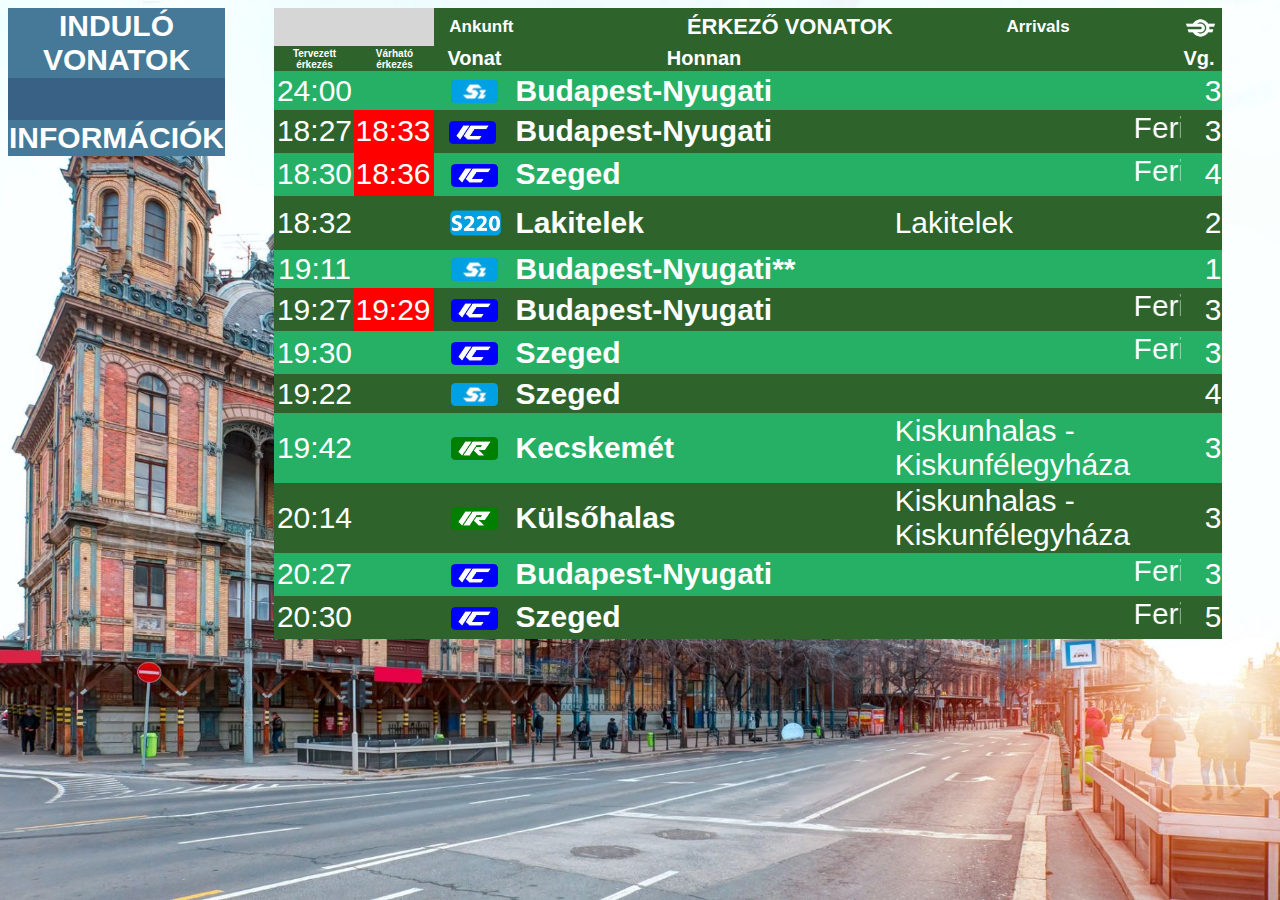
==== commit 1addfc0c: "readme kesz" ====
--- a/index.html
+++ b/index.html
@@ -1,5 +1,6 @@
 <!DOCTYPE html>
 <html lang="hu">
+
 <head>
     <meta charset="UTF-8">
     <meta name="viewport" content="widtd=device-width, initial-scale=1.0">
@@ -10,7 +11,8 @@
 <table style="background-color: rgb(69, 121, 151); float: left; width: 9%; font-family: cursive;">
     <tr>
         <th>
-            <a href="indulo_vonatok.html" style="color: white; font-family: Arial; text-decoration: none;">INDULÓ VONATOK</a>
+            <a href="indulo_vonatok.html" style="color: white; font-family: Arial; text-decoration: none;">INDULÓ
+                VONATOK</a>
         </th>
     </tr>
     <tr>
@@ -18,21 +20,24 @@
     </tr>
     <tr>
         <th>
-            <a href="Információk.html" style="background-color: rgb(69, 121, 151); color: white; font-family: Arial; text-decoration: none; float: left; width: 10%;">INFORMÁCIÓK</a>
+            <a href="Információk.html"
+                style="background-color: rgb(69, 121, 151); color: white; font-family: Arial; text-decoration: none; float: left; width: 10%;">INFORMÁCIÓK</a>
         </th>
     </tr>
 </table>
+
 <body>
-    <table align="center"   tr {
-    border-bottom: 1px solid;}>
+    <table align="center" tr { border-bottom: 1px solid;}>
         <colgroup>
-        <col span="2" style="width: 80px;">
-        <col span="1" style="width: 80px;">
-        <col span="2">
-        <col span="1" style="width: 40px;">
+            <col span="2" style="width: 80px;">
+            <col span="1" style="width: 80px;">
+            <col span="2">
+            <col span="1" style="width: 40px;">
         </colgroup>
         <tr id="elsosor">
-            <th colspan="2" style="background-color: rgb(214, 214, 214);" id="ido"><div id="clock"></div></th>
+            <th colspan="2" style="background-color: rgb(214, 214, 214);" id="ido">
+                <div id="clock"></div>
+            </th>
             <td id="ankunft" align="right">
                 <strong>Ankunft</strong>
             </td>
@@ -41,11 +46,11 @@
             </td>
             <td id="arrivals" align="center">
                 <strong>Arrivals</strong>
-             </td> 
+            </td>
             <td id="logo">
-            <img src="mavlogo.png" width="90%" alt="máv logo" align="center">
-        </td>
-        </tr> 
+                <img src="mavlogo.png" width="90%" alt="máv logo" align="center">
+            </td>
+        </tr>
         <tr style="font-size: 20px;" align="center">
             <th id="tervezett">Tervezett<br>érkezés</th>
             <th id="varhato">Várható<br>érkezés</th>
@@ -54,103 +59,116 @@
             <th></th>
             <th align="left">Vg.</th>
         </tr>
-    <tr>            
-        <td align="center">24:00</td>
-        <td align="center"></td>
-        <td><img src="szemelyvonat.png" alt="SZ" width="60%" style="vertical-align: middle;margin: 6px 16px;"></td>
-        <th align="left">Budapest-Nyugati</th>
-        <td></td>
-        <td align="right">3</td>
-    </tr>
-    <tr>
-        <td align="center">18:27</td>
-        <td id="keses">18:33</td>
-        <td><img src="intercity.png" alt="IC" width="60%" style="vertical-align: middle;margin: 6px 14px"></td>
-        <th align="left">Budapest-Nyugati</th>
-        <td><marquee direction="scroll">Ferihegy - Cegléd - Kecskemét - Kiskunfélegyháza**</marquee></td>
-        <td align="right">3</td>
-    </tr>
-    <tr>
-        <td align="center">18:30</td>
-        <td id="keses">18:36</td>
-        <td><img src="intercity.png" alt="IC" width="60%" style="vertical-align: middle;margin: 6px 16px;"></td>
-        <th align="left">Szeged</th>
-        <td><marquee direction="scroll">Ferihegy - Cegléd - Kecskemét - Kiskunfélegyháza**</marquee></td>
-        <td align="right">4</td>
-    </tr>
-    <tr>
-        <td align="center">18:32</td>
-        <td></td>
-        <td><img src="s220.png" alt="s220" width="85%" style="vertical-align: middle;margin: 1px 7px"></td>
-        <th align="left">Lakitelek</th>
-        <td>Lakitelek</td>
-        <td align="right">2</td>
-    </tr>
-    <tr>
-        <td align="center">19:11</td>
-        <td></td>
-        <td><img src="szemelyvonat.png" alt="SZ" width="60%" style="vertical-align: middle;margin: 6px 16px;"></td>
-        <th align="left" style="width: 40%;">Budapest-Nyugati**</th>
-        <td></td>
-        <td align="right">1</td>
-    </tr>
-    <tr>
-        <td align="center">19:27</td>
-        <td id="keses">19:29</td>
-        <td><img src="intercity.png" alt="IC" width="60%" style="vertical-align: middle;margin: 6px 16px;"></td>
-        <th align="left">Budapest-Nyugati</th>
-        <td><marquee direction="scroll">Ferihegy - Cegléd - Kecskemét - Kiskunfélegyháza**</marquee></td>
-        <td align="right">3</td>
-    </tr>   
-    <tr>
-        <td align="center">19:30</td>
-        <td></td>
-        <td><img src="intercity.png" alt="IC" width="60%" style="vertical-align: middle;margin: 6px 16px;"></td>
-        <th align="left">Szeged</th>
-        <td><marquee direction="scroll">Ferihegy - Cegléd - Kecskemét - Kiskunfélegyháza**</marquee></td>
-        <td align="right">3</td>
-    </tr>  
-    <tr>
-        <td align="center">19:22</td>
-        <td></td>
-        <td><img src="szemelyvonat.png" alt="SZ" width="60%" style="vertical-align: middle;margin: 6px 16px;"></td>
-        <th align="left">Szeged</th>
-        <td></td>
-        <td align="right">4</td>
-    </tr>   
-    <tr>
-        <td align="center">19:42</td>
-        <td></td>
-        <td><img src="interregio.png" alt="IR" width="60%" style="vertical-align: middle;margin: 6px 16px;"></td>
-        <th align="left">Kecskemét</th>
-        <td>Kiskunhalas - Kiskunfélegyháza</td>
-        <td align="right">3</td>
-    </tr>  
-    <tr>
-        <td align="center">20:14</td>
-        <td></td>
-        <td><img src="interregio.png" alt="IR" width="60%" style="vertical-align: middle;margin: 6px 16px;"></td>
-        <th align="left">Külsőhalas</th>
-        <td>Kiskunhalas - Kiskunfélegyháza</td>
-        <td align="right">3</td>
-    </tr>   
-    <tr>
-        <td align="center">20:27</td>
-        <td></td>
-        <td><img src="intercity.png" alt="IC" width="60%" style="vertical-align: middle;margin: 6px 16px;"></td>
-        <th align="left">Budapest-Nyugati</th>
-        <td><marquee direction="scroll">Ferihegy - Cegléd - Kecskemét - Kiskunfélegyháza**</marquee></td>
-        <td align="right">3</td>
-    </tr>   
-    <tr>
-        <td align="center">20:30</td>
-        <td></td>
-        <td><img src="intercity.png" alt="IC" width="60%" style="vertical-align: middle;margin: 6px 16px;"></td>
-        <th align="left">Szeged</th>
-        <td><marquee direction="scroll">Ferihegy - Cegléd - Kecskemét - Kiskunfélegyháza**</marquee></td>
-        <td align="right">5</td>
-    </tr>   
-    </table> 
+        <tr>
+            <td align="center">24:00</td>
+            <td align="center"></td>
+            <td><img src="szemelyvonat.png" alt="SZ" width="60%" style="vertical-align: middle;margin: 6px 16px;"></td>
+            <th align="left">Budapest-Nyugati</th>
+            <td></td>
+            <td align="right">3</td>
+        </tr>
+        <tr>
+            <td align="center">18:27</td>
+            <td id="keses">18:33</td>
+            <td><img src="intercity.png" alt="IC" width="60%" style="vertical-align: middle;margin: 6px 14px"></td>
+            <th align="left">Budapest-Nyugati</th>
+            <td>
+                <marquee direction="scroll">Ferihegy - Cegléd - Kecskemét - Kiskunfélegyháza**</marquee>
+            </td>
+            <td align="right">3</td>
+        </tr>
+        <tr>
+            <td align="center">18:30</td>
+            <td id="keses">18:36</td>
+            <td><img src="intercity.png" alt="IC" width="60%" style="vertical-align: middle;margin: 6px 16px;"></td>
+            <th align="left">Szeged</th>
+            <td>
+                <marquee direction="scroll">Ferihegy - Cegléd - Kecskemét - Kiskunfélegyháza**</marquee>
+            </td>
+            <td align="right">4</td>
+        </tr>
+        <tr>
+            <td align="center">18:32</td>
+            <td></td>
+            <td><img src="s220.png" alt="s220" width="85%" style="vertical-align: middle;margin: 1px 7px"></td>
+            <th align="left">Lakitelek</th>
+            <td>Lakitelek</td>
+            <td align="right">2</td>
+        </tr>
+        <tr>
+            <td align="center">19:11</td>
+            <td></td>
+            <td><img src="szemelyvonat.png" alt="SZ" width="60%" style="vertical-align: middle;margin: 6px 16px;"></td>
+            <th align="left" style="width: 40%;">Budapest-Nyugati**</th>
+            <td></td>
+            <td align="right">1</td>
+        </tr>
+        <tr>
+            <td align="center">19:27</td>
+            <td id="keses">19:29</td>
+            <td><img src="intercity.png" alt="IC" width="60%" style="vertical-align: middle;margin: 6px 16px;"></td>
+            <th align="left">Budapest-Nyugati</th>
+            <td>
+                <marquee direction="scroll">Ferihegy - Cegléd - Kecskemét - Kiskunfélegyháza**</marquee>
+            </td>
+            <td align="right">3</td>
+        </tr>
+        <tr>
+            <td align="center">19:30</td>
+            <td></td>
+            <td><img src="intercity.png" alt="IC" width="60%" style="vertical-align: middle;margin: 6px 16px;"></td>
+            <th align="left">Szeged</th>
+            <td>
+                <marquee direction="scroll">Ferihegy - Cegléd - Kecskemét - Kiskunfélegyháza**</marquee>
+            </td>
+            <td align="right">3</td>
+        </tr>
+        <tr>
+            <td align="center">19:22</td>
+            <td></td>
+            <td><img src="szemelyvonat.png" alt="SZ" width="60%" style="vertical-align: middle;margin: 6px 16px;"></td>
+            <th align="left">Szeged</th>
+            <td></td>
+            <td align="right">4</td>
+        </tr>
+        <tr>
+            <td align="center">19:42</td>
+            <td></td>
+            <td><img src="interregio.png" alt="IR" width="60%" style="vertical-align: middle;margin: 6px 16px;"></td>
+            <th align="left">Kecskemét</th>
+            <td>Kiskunhalas - Kiskunfélegyháza</td>
+            <td align="right">3</td>
+        </tr>
+        <tr>
+            <td align="center">20:14</td>
+            <td></td>
+            <td><img src="interregio.png" alt="IR" width="60%" style="vertical-align: middle;margin: 6px 16px;"></td>
+            <th align="left">Külsőhalas</th>
+            <td>Kiskunhalas - Kiskunfélegyháza</td>
+            <td align="right">3</td>
+        </tr>
+        <tr>
+            <td align="center">20:27</td>
+            <td></td>
+            <td><img src="intercity.png" alt="IC" width="60%" style="vertical-align: middle;margin: 6px 16px;"></td>
+            <th align="left">Budapest-Nyugati</th>
+            <td>
+                <marquee direction="scroll">Ferihegy - Cegléd - Kecskemét - Kiskunfélegyháza**</marquee>
+            </td>
+            <td align="right">3</td>
+        </tr>
+        <tr>
+            <td align="center">20:30</td>
+            <td></td>
+            <td><img src="intercity.png" alt="IC" width="60%" style="vertical-align: middle;margin: 6px 16px;"></td>
+            <th align="left">Szeged</th>
+            <td>
+                <marquee direction="scroll">Ferihegy - Cegléd - Kecskemét - Kiskunfélegyháza**</marquee>
+            </td>
+            <td align="right">5</td>
+        </tr>
+    </table>
     <a href="indulo_vonatok.html">
 </body>
+
 </html>--- a/styles.css
+++ b/styles.css
@@ -1,64 +1,85 @@
 table {
-    position: sticky;
-    overflow-y: auto;
-    width: 75%;
-    background-color: rgb(38, 176, 101);/*háttérszín*/
-    color: rgb(255, 255, 255); /*betűszín*/
-    font-family: 'Arial'; /*betűtípus*/
-    font-size: 30px;
+  position: sticky;
+  overflow-y: auto;
+  width: 75%;
+  background-color: rgb(38, 176, 101);
+  /*háttérszín*/
+  color: rgb(255, 255, 255);
+  /*betűszín*/
+  font-family: 'Arial';
+  /*betűtípus*/
+  font-size: 30px;
 }
+
 tr:nth-child(even) {
-    background-color: rgb(46, 100, 44);/*hatter*/
-  }
-  #ido{
-    font-size: 22px; /*ido*/
-    color:rgb(46, 100, 44)
-  }
-  #ankunft{
-    font-size: 17px;
-    background-color: rgb(46, 100, 44);
-  }
-  #arrivals{
-    font-size: 17px;
-    background-color: rgb(46, 100, 44);
-  }
-  #erkezovonatok{
-    font-size: 22px;
-    background-color: rgb(46, 100, 44);
-  }
-  #logo {
-    background-color: rgb(46, 100, 44);
-  }
-  style {
-    border-bottom:rgb(46, 100, 44)
-  }
-  table {
-    border-collapse: collapse;  border-spacing: 0;
-  }
-  #varhato {
-    font-size: 50%;
-  }
-  #tervezett {
-    font-size: 50%;
-  }
-  #elsosor {
-    height: auto;
-  }
-  #keses {
-    background-color: rgb(255, 0, 0);
-  }
-  body{
-    background-image: url(hatter3.jpg);
-    background-repeat: no-repeat;
-    background-size: cover;
-    background-attachment: fixed;
-    background-position: 90% 90%;
-  }
+  background-color: rgb(46, 100, 44);
+  /*hatter*/
+}
+
+#ido {
+  font-size: 22px;
+  /*ido*/
+  color: rgb(46, 100, 44)
+}
+
+#ankunft {
+  font-size: 17px;
+  background-color: rgb(46, 100, 44);
+}
+
+#arrivals {
+  font-size: 17px;
+  background-color: rgb(46, 100, 44);
+}
+
+#erkezovonatok {
+  font-size: 22px;
+  background-color: rgb(46, 100, 44);
+}
+
+#logo {
+  background-color: rgb(46, 100, 44);
+}
+
+style {
+  border-bottom: rgb(46, 100, 44)
+}
+
+table {
+  border-collapse: collapse;
+  border-spacing: 0;
+}
+
+#varhato {
+  font-size: 50%;
+}
+
+#tervezett {
+  font-size: 50%;
+}
+
+#elsosor {
+  height: auto;
+}
+
+#keses {
+  background-color: rgb(255, 0, 0);
+}
+
+body {
+  background-image: url(hatter3.jpg);
+  background-repeat: no-repeat;
+  background-size: cover;
+  background-attachment: fixed;
+  background-position: 90% 90%;
+}
+
 thead th {
-    position: sticky;
-    top: 0;
-    z-index: 1;
+  position: sticky;
+  top: 0;
+  z-index: 1;
 }
+
 .table-container {
   overflow-y: auto;
 }